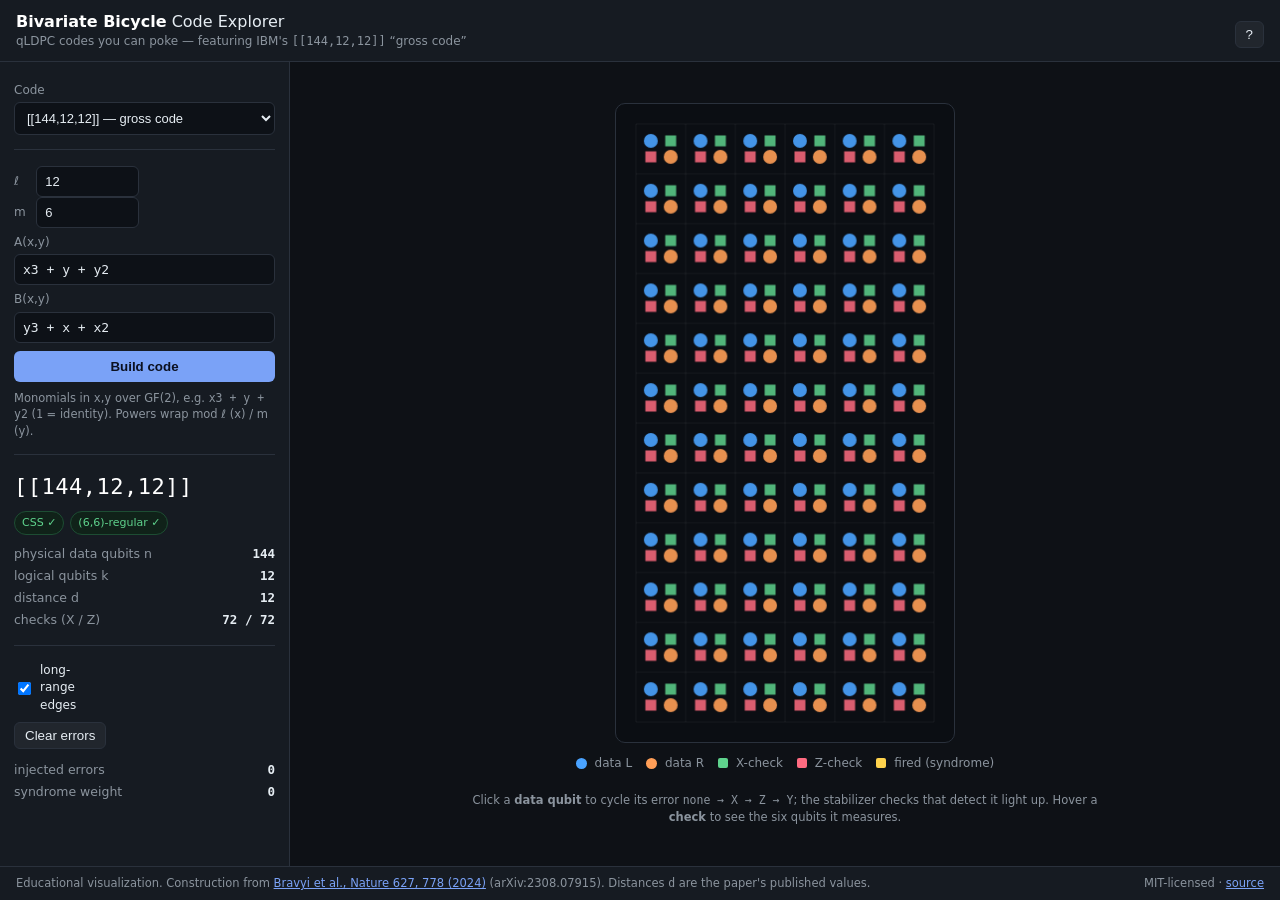
==== index.html @ c68bb0ae "Initial release: Bivariate Bicycle Code Explorer Zero-backend interactive explorer for bivariate bic" ====
<!doctype html>
<html lang="en">
<head>
  <meta charset="utf-8" />
  <meta name="viewport" content="width=device-width, initial-scale=1" />
  <title>Bivariate Bicycle Code Explorer</title>
  <meta name="description" content="Interactive explorer for bivariate bicycle (qLDPC) quantum codes — including IBM's [[144,12,12]] gross code. Build a code from two polynomials, see its qubit layout, inject errors, watch the syndrome." />
  <link rel="stylesheet" href="css/style.css" />
</head>
<body>
  <header>
    <div class="titles">
      <span class="title"><b>Bivariate Bicycle</b> Code Explorer</span>
      <span class="subtitle">qLDPC codes you can poke — featuring IBM's <span class="mono">[[144,12,12]]</span> “gross code”</span>
    </div>
    <span class="spacer"></span>
    <button class="btn sm" id="btn-help" title="What is this?">?</button>
  </header>

  <div id="app">
    <aside id="panel">
      <section class="ctl">
        <label for="preset">Code</label>
        <select id="preset"></select>
      </section>

      <section class="ctl poly">
        <div class="row2"><label for="in-l">ℓ</label><input id="in-l" type="number" min="1" max="24" /></div>
        <div class="row2"><label for="in-m">m</label><input id="in-m" type="number" min="1" max="24" /></div>
        <label for="in-a">A(x,y)</label>
        <input id="in-a" type="text" spellcheck="false" placeholder="x3 + y + y2" />
        <label for="in-b">B(x,y)</label>
        <input id="in-b" type="text" spellcheck="false" placeholder="y3 + x + x2" />
        <button class="btn" id="btn-build">Build code</button>
        <p class="hint">Monomials in <span class="mono">x</span>,<span class="mono">y</span> over GF(2), e.g. <span class="mono">x3 + y + y2</span> (<span class="mono">1</span> = identity). Powers wrap mod ℓ (x) / m (y).</p>
      </section>

      <section class="readout">
        <div class="bignum" id="nkd">[[—,—,—]]</div>
        <div class="badges">
          <span class="badge" id="badge-css">CSS …</span>
          <span class="badge" id="badge-reg">(6,6)-regular …</span>
        </div>
        <div class="kv"><span>physical data qubits n</span><b id="rd-n">—</b></div>
        <div class="kv"><span>logical qubits k</span><b id="rd-k">—</b></div>
        <div class="kv"><span>distance d</span><b id="rd-d">—</b></div>
        <div class="kv"><span>checks (X / Z)</span><b id="rd-checks">—</b></div>
      </section>

      <section class="ctl">
        <div class="row2"><label class="cbx"><input type="checkbox" id="tg-long" checked /> long-range edges</label></div>
        <button class="btn sm" id="btn-clear">Clear errors</button>
        <div class="synbox">
          <div class="kv"><span>injected errors</span><b id="rd-err">0</b></div>
          <div class="kv"><span>syndrome weight</span><b id="rd-syn">0</b></div>
          <div id="syn-note" class="hint"></div>
        </div>
      </section>
    </aside>

    <main id="stage">
      <canvas id="cv"></canvas>
      <div id="legend">
        <span><i class="dot l"></i> data L</span>
        <span><i class="dot r"></i> data R</span>
        <span><i class="chk x"></i> X-check</span>
        <span><i class="chk z"></i> Z-check</span>
        <span class="fired"><i class="chk fired"></i> fired (syndrome)</span>
      </div>
      <div id="howto" class="hint">Click a <b>data qubit</b> to cycle its error <span class="mono">none → X → Z → Y</span>; the stabilizer checks that detect it light up. Hover a <b>check</b> to see the six qubits it measures.</div>
    </main>
  </div>

  <footer>
    <span>Educational visualization. Construction from
      <a href="https://arxiv.org/abs/2308.07915" target="_blank" rel="noopener">Bravyi et al., <i>Nature</i> 627, 778 (2024)</a>
      (arXiv:2308.07915). Distances <span class="mono">d</span> are the paper's published values.</span>
    <span class="spacer"></span>
    <span>MIT-licensed · <a id="repo-link" href="#" target="_blank" rel="noopener">source</a></span>
  </footer>

  <div id="help-modal" class="modal hidden">
    <div class="modal-card">
      <button class="x" id="help-close">×</button>
      <h2>Bivariate bicycle codes, by hand</h2>
      <p><b>Quantum LDPC codes</b> are the leading route to low-overhead fault-tolerant
        quantum computers. <b>Bivariate bicycle (BB)</b> codes — like IBM's
        <span class="mono">[[144,12,12]]</span> “gross code,” the centerpiece of its 2029
        roadmap — pack many logical qubits into few physical ones, but they're hard to
        picture because their checks reach across the chip.</p>
      <p>A BB code is built from two polynomials <span class="mono">A</span>,
        <span class="mono">B</span> in <span class="mono">x</span> and <span class="mono">y</span>
        (cyclic shifts on an ℓ×m torus). The parity checks are
        <span class="mono">H<sub>X</sub>=[A|B]</span> and
        <span class="mono">H<sub>Z</sub>=[Bᵀ|Aᵀ]</span>; there are
        <span class="mono">n=2ℓm</span> data qubits and
        <span class="mono">k=n−rank H<sub>X</sub>−rank H<sub>Z</sub></span> logical qubits.</p>
      <ul>
        <li>Each qubit is touched by exactly <b>6 checks</b> (3 X, 3 Z); each check measures <b>6 qubits</b>.</li>
        <li>An <b>X error</b> is caught by neighboring <b>Z-checks</b>; a <b>Z error</b> by <b>X-checks</b> (that's the syndrome).</li>
        <li>Four short-range + two <b>long-range</b> edges per check — the long ones are why these codes are powerful and hard to draw.</li>
      </ul>
      <p class="hint">Everything is computed live in your browser over GF(2). Nothing is sent anywhere.</p>
    </div>
  </div>

  <script type="module" src="js/app.js"></script>
</body>
</html>
---- css/style.css ----
:root {
  --bg: #0e1116; --panel: #161b22; --ink: #e6edf3; --dim: #8b949e; --line: #2a313c;
  --accent: #7aa2f7; --l: #4aa3ff; --r: #ff9e57; --x: #5fd38d; --z: #ff6b81;
  --fired: #ffd34d; --bad: #ff6b81; --good: #5fd38d;
  font-synthesis: none;
}
* { box-sizing: border-box; }
html, body { margin: 0; height: 100%; }
body {
  background: var(--bg); color: var(--ink); display: flex; flex-direction: column; height: 100vh;
  font: 14px/1.45 system-ui, -apple-system, "Segoe UI", Roboto, sans-serif;
}
.mono { font-family: ui-monospace, "Cascadia Code", Menlo, Consolas, monospace; }
a { color: var(--accent); }
.spacer { flex: 1; }

header {
  display: flex; align-items: center; gap: 12px; padding: 10px 16px;
  border-bottom: 1px solid var(--line); background: var(--panel);
}
.titles { display: flex; flex-direction: column; }
.title { font-size: 16px; } .title b { color: #fff; }
.subtitle { color: var(--dim); font-size: 12px; }

#app { flex: 1; display: flex; min-height: 0; }

#panel {
  width: 290px; flex: 0 0 290px; padding: 14px; overflow-y: auto;
  border-right: 1px solid var(--line); background: var(--panel);
}
section { margin-bottom: 16px; padding-bottom: 14px; border-bottom: 1px solid var(--line); }
section:last-child { border-bottom: 0; }
label { display: block; color: var(--dim); font-size: 12px; margin: 6px 0 3px; }
select, input[type=text], input[type=number] {
  width: 100%; background: #0d1117; color: var(--ink); border: 1px solid var(--line);
  border-radius: 6px; padding: 7px 8px; font-size: 13px;
}
input.mono, #in-a, #in-b { font-family: ui-monospace, Menlo, Consolas, monospace; }
.row2 { display: flex; align-items: center; gap: 8px; }
.row2 label { margin: 0; width: 18px; }
.poly .row2 { display: inline-flex; width: 48%; }
.poly .row2:first-of-type { margin-right: 4%; }
.cbx { display: flex; align-items: center; gap: 6px; color: var(--ink); width: auto; }
.cbx input { width: auto; }

.btn {
  width: 100%; margin-top: 8px; background: var(--accent); color: #0b1020; border: 0;
  border-radius: 6px; padding: 8px 10px; font-weight: 600; cursor: pointer;
}
.btn:hover { filter: brightness(1.08); }
.btn.sm { width: auto; padding: 5px 10px; background: #21262d; color: var(--ink); border: 1px solid var(--line); font-weight: 500; }
.hint { color: var(--dim); font-size: 11.5px; margin: 8px 0 0; }

.readout .bignum { font-family: ui-monospace, Menlo, monospace; font-size: 22px; color: #fff; letter-spacing: .5px; }
.badges { display: flex; gap: 6px; margin: 8px 0; flex-wrap: wrap; }
.badge { font-size: 11px; padding: 3px 7px; border-radius: 999px; background: #21262d; border: 1px solid var(--line); color: var(--dim); }
.badge.ok { color: var(--good); border-color: #1d4d33; background: #102219; }
.badge.no { color: var(--bad); border-color: #5c2230; background: #25121a; }
.kv { display: flex; justify-content: space-between; font-size: 12.5px; padding: 2px 0; color: var(--dim); }
.kv b { color: var(--ink); font-family: ui-monospace, monospace; }
.synbox { margin-top: 10px; }

#stage { flex: 1; min-width: 0; position: relative; display: flex; flex-direction: column; align-items: center; justify-content: center; padding: 16px; gap: 12px; overflow: auto; }
#cv { background: #0b0e13; border: 1px solid var(--line); border-radius: 10px; touch-action: none; }
#legend { display: flex; gap: 14px; flex-wrap: wrap; font-size: 12px; color: var(--dim); }
#legend i { display: inline-block; vertical-align: middle; margin-right: 4px; }
.dot { width: 11px; height: 11px; border-radius: 50%; }
.dot.l { background: var(--l); } .dot.r { background: var(--r); }
.chk { width: 10px; height: 10px; border-radius: 2px; }
.chk.x { background: var(--x); } .chk.z { background: var(--z); } .chk.fired { background: var(--fired); }
#howto { max-width: 640px; text-align: center; }

footer { display: flex; gap: 12px; padding: 8px 16px; border-top: 1px solid var(--line); background: var(--panel); color: var(--dim); font-size: 11.5px; }

.modal { position: fixed; inset: 0; background: rgba(0,0,0,.6); display: flex; align-items: center; justify-content: center; z-index: 20; }
.modal.hidden { display: none; }
.modal-card { position: relative; max-width: 560px; max-height: 84vh; overflow-y: auto; background: var(--panel); border: 1px solid var(--line); border-radius: 12px; padding: 22px 26px; }
.modal-card h2 { margin: 0 0 12px; }
.modal-card .x { position: absolute; top: 10px; right: 14px; background: none; border: 0; color: var(--dim); font-size: 22px; cursor: pointer; }
.modal-card ul { padding-left: 18px; } .modal-card li { margin: 5px 0; }
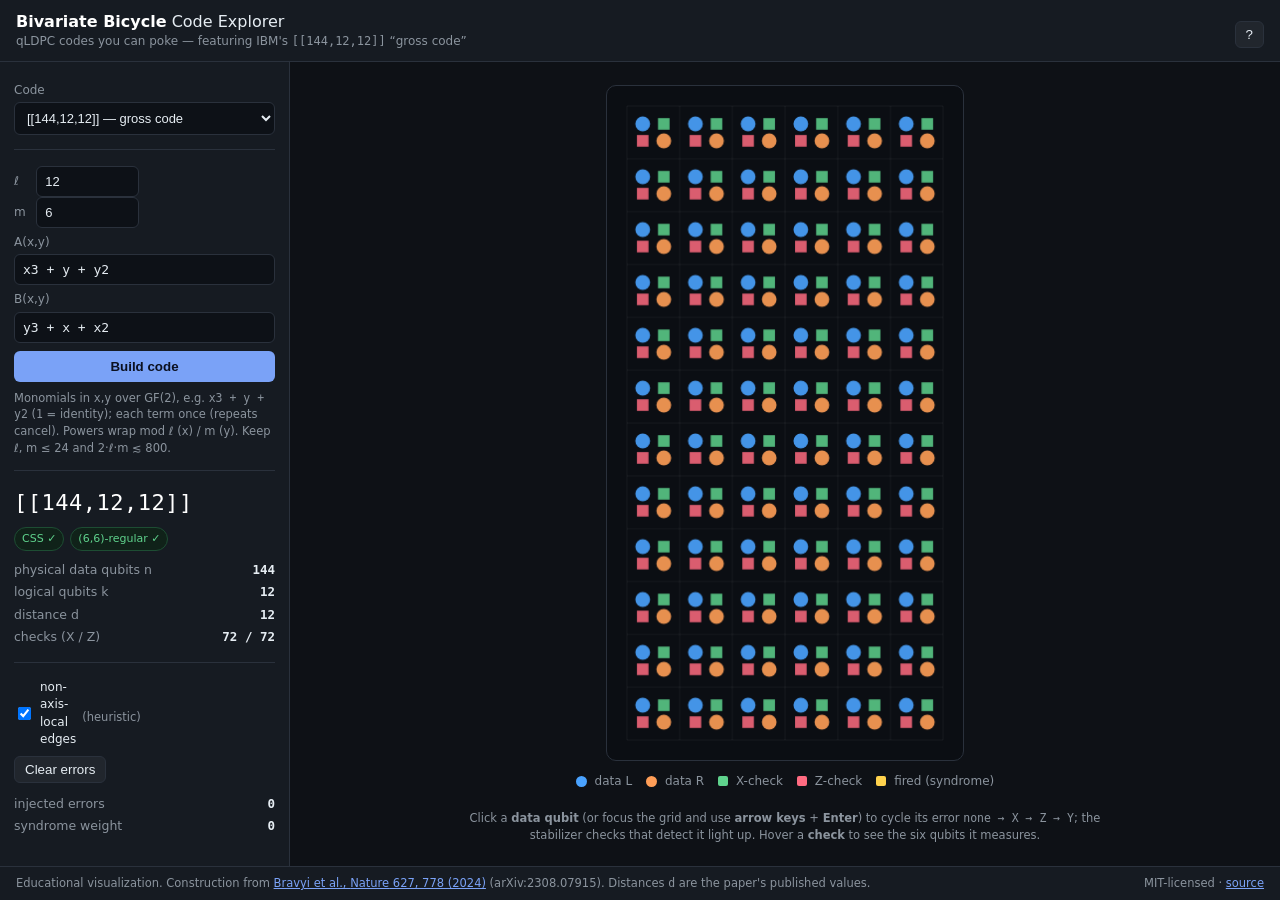
==== commit 4909eb5f: "Audit fixes: accessibility, XSS hardening, honesty wording, perf - A11y: keyboard control of the can" ====
--- a/index.html
+++ b/index.html
@@ -5,6 +5,7 @@
   <meta name="viewport" content="width=device-width, initial-scale=1" />
   <title>Bivariate Bicycle Code Explorer</title>
   <meta name="description" content="Interactive explorer for bivariate bicycle (qLDPC) quantum codes — including IBM's [[144,12,12]] gross code. Build a code from two polynomials, see its qubit layout, inject errors, watch the syndrome." />
+  <link rel="icon" href="data:image/svg+xml,<svg xmlns='http://www.w3.org/2000/svg' viewBox='0 0 100 100'><text y='.9em' font-size='90'>⚛️</text></svg>" />
   <link rel="stylesheet" href="css/style.css" />
 </head>
 <body>
@@ -14,7 +15,7 @@
       <span class="subtitle">qLDPC codes you can poke — featuring IBM's <span class="mono">[[144,12,12]]</span> “gross code”</span>
     </div>
     <span class="spacer"></span>
-    <button class="btn sm" id="btn-help" title="What is this?">?</button>
+    <button class="btn sm" id="btn-help" aria-label="What is this? Open help">?</button>
   </header>
 
   <div id="app">
@@ -32,7 +33,7 @@
         <label for="in-b">B(x,y)</label>
         <input id="in-b" type="text" spellcheck="false" placeholder="y3 + x + x2" />
         <button class="btn" id="btn-build">Build code</button>
-        <p class="hint">Monomials in <span class="mono">x</span>,<span class="mono">y</span> over GF(2), e.g. <span class="mono">x3 + y + y2</span> (<span class="mono">1</span> = identity). Powers wrap mod ℓ (x) / m (y).</p>
+        <p class="hint">Monomials in <span class="mono">x</span>,<span class="mono">y</span> over GF(2), e.g. <span class="mono">x3 + y + y2</span> (<span class="mono">1</span> = identity); each term once (repeats cancel). Powers wrap mod ℓ (x) / m (y). Keep ℓ, m ≤ 24 and 2·ℓ·m ≲ 800.</p>
       </section>
 
       <section class="readout">
@@ -48,7 +49,7 @@
       </section>
 
       <section class="ctl">
-        <div class="row2"><label class="cbx"><input type="checkbox" id="tg-long" checked /> long-range edges</label></div>
+        <div class="row2"><label class="cbx"><input type="checkbox" id="tg-long" checked /> non-axis-local edges <span class="hint">(heuristic)</span></label></div>
         <button class="btn sm" id="btn-clear">Clear errors</button>
         <div class="synbox">
           <div class="kv"><span>injected errors</span><b id="rd-err">0</b></div>
@@ -59,7 +60,10 @@
     </aside>
 
     <main id="stage">
-      <canvas id="cv"></canvas>
+      <canvas id="cv" tabindex="0" role="application"
+        aria-label="Quantum code qubit grid. Focus and use arrow keys to move between data qubits, Enter or Space to cycle its error (none, X, Z, Y), Delete to clear all errors."
+        aria-describedby="howto"></canvas>
+      <div id="live" class="sr-only" aria-live="polite"></div>
       <div id="legend">
         <span><i class="dot l"></i> data L</span>
         <span><i class="dot r"></i> data R</span>
@@ -67,7 +71,7 @@
         <span><i class="chk z"></i> Z-check</span>
         <span class="fired"><i class="chk fired"></i> fired (syndrome)</span>
       </div>
-      <div id="howto" class="hint">Click a <b>data qubit</b> to cycle its error <span class="mono">none → X → Z → Y</span>; the stabilizer checks that detect it light up. Hover a <b>check</b> to see the six qubits it measures.</div>
+      <div id="howto" class="hint">Click a <b>data qubit</b> (or focus the grid and use <b>arrow keys</b> + <b>Enter</b>) to cycle its error <span class="mono">none → X → Z → Y</span>; the stabilizer checks that detect it light up. Hover a <b>check</b> to see the six qubits it measures.</div>
     </main>
   </div>
 
@@ -76,13 +80,13 @@
       <a href="https://arxiv.org/abs/2308.07915" target="_blank" rel="noopener">Bravyi et al., <i>Nature</i> 627, 778 (2024)</a>
       (arXiv:2308.07915). Distances <span class="mono">d</span> are the paper's published values.</span>
     <span class="spacer"></span>
-    <span>MIT-licensed · <a id="repo-link" href="#" target="_blank" rel="noopener">source</a></span>
+    <span>MIT-licensed · <a id="repo-link" href="https://github.com/asystemoffields/bb-code-explorer" target="_blank" rel="noopener">source</a></span>
   </footer>
 
-  <div id="help-modal" class="modal hidden">
+  <div id="help-modal" class="modal hidden" role="dialog" aria-modal="true" aria-labelledby="help-title">
     <div class="modal-card">
-      <button class="x" id="help-close">×</button>
-      <h2>Bivariate bicycle codes, by hand</h2>
+      <button class="x" id="help-close" aria-label="Close help">×</button>
+      <h2 id="help-title">Bivariate bicycle codes, by hand</h2>
       <p><b>Quantum LDPC codes</b> are the leading route to low-overhead fault-tolerant
         quantum computers. <b>Bivariate bicycle (BB)</b> codes — like IBM's
         <span class="mono">[[144,12,12]]</span> “gross code,” the centerpiece of its 2029
@@ -94,13 +98,18 @@
         <span class="mono">H<sub>X</sub>=[A|B]</span> and
         <span class="mono">H<sub>Z</sub>=[Bᵀ|Aᵀ]</span>; there are
         <span class="mono">n=2ℓm</span> data qubits and
-        <span class="mono">k=n−rank H<sub>X</sub>−rank H<sub>Z</sub></span> logical qubits.</p>
+        <span class="mono">k=n−rank H<sub>X</sub>−rank H<sub>Z</sub></span> logical qubits.
+        (The gross code uses 144 data qubits + 144 check ancillas = 288 physical qubits — not
+        to be confused with the separate <span class="mono">[[288,12,18]]</span> code.)</p>
       <ul>
         <li>Each qubit is touched by exactly <b>6 checks</b> (3 X, 3 Z); each check measures <b>6 qubits</b>.</li>
         <li>An <b>X error</b> is caught by neighboring <b>Z-checks</b>; a <b>Z error</b> by <b>X-checks</b> (that's the syndrome).</li>
-        <li>Four short-range + two <b>long-range</b> edges per check — the long ones are why these codes are powerful and hard to draw.</li>
+        <li>In the paper's optimized bi-planar layout each check has four short-range + two long-range
+          edges. This explorer instead lays qubits on the raw ℓ×m torus, so the edge toggle uses a
+          simpler “a single step along one axis = local” rule — it won't reproduce the paper's exact
+          4+2 split (it's a visualization aid, not the paper's embedding).</li>
       </ul>
-      <p class="hint">Everything is computed live in your browser over GF(2). Nothing is sent anywhere.</p>
+      <p class="hint" id="help-params">Everything is computed live in your browser over GF(2). Nothing is sent anywhere.</p>
     </div>
   </div>
 
--- a/css/style.css
+++ b/css/style.css
@@ -78,3 +78,20 @@
 .modal-card h2 { margin: 0 0 12px; }
 .modal-card .x { position: absolute; top: 10px; right: 14px; background: none; border: 0; color: var(--dim); font-size: 22px; cursor: pointer; }
 .modal-card ul { padding-left: 18px; } .modal-card li { margin: 5px 0; }
+
+/* error text in the notes area */
+.hint.err { color: var(--bad); }
+
+/* visible keyboard focus */
+:focus-visible { outline: 2px solid var(--accent); outline-offset: 2px; border-radius: 4px; }
+#cv:focus-visible { outline: 2px solid var(--accent); outline-offset: 2px; }
+
+/* screen-reader-only live region */
+.sr-only { position: absolute; width: 1px; height: 1px; padding: 0; margin: -1px; overflow: hidden; clip: rect(0 0 0 0); white-space: nowrap; border: 0; }
+
+/* responsive: stack the panel above the canvas on narrow screens */
+@media (max-width: 760px) {
+  #app { flex-direction: column; }
+  #panel { width: auto; flex: 0 0 auto; max-height: 46vh; border-right: 0; border-bottom: 1px solid var(--line); }
+  #stage { padding: 10px; }
+}
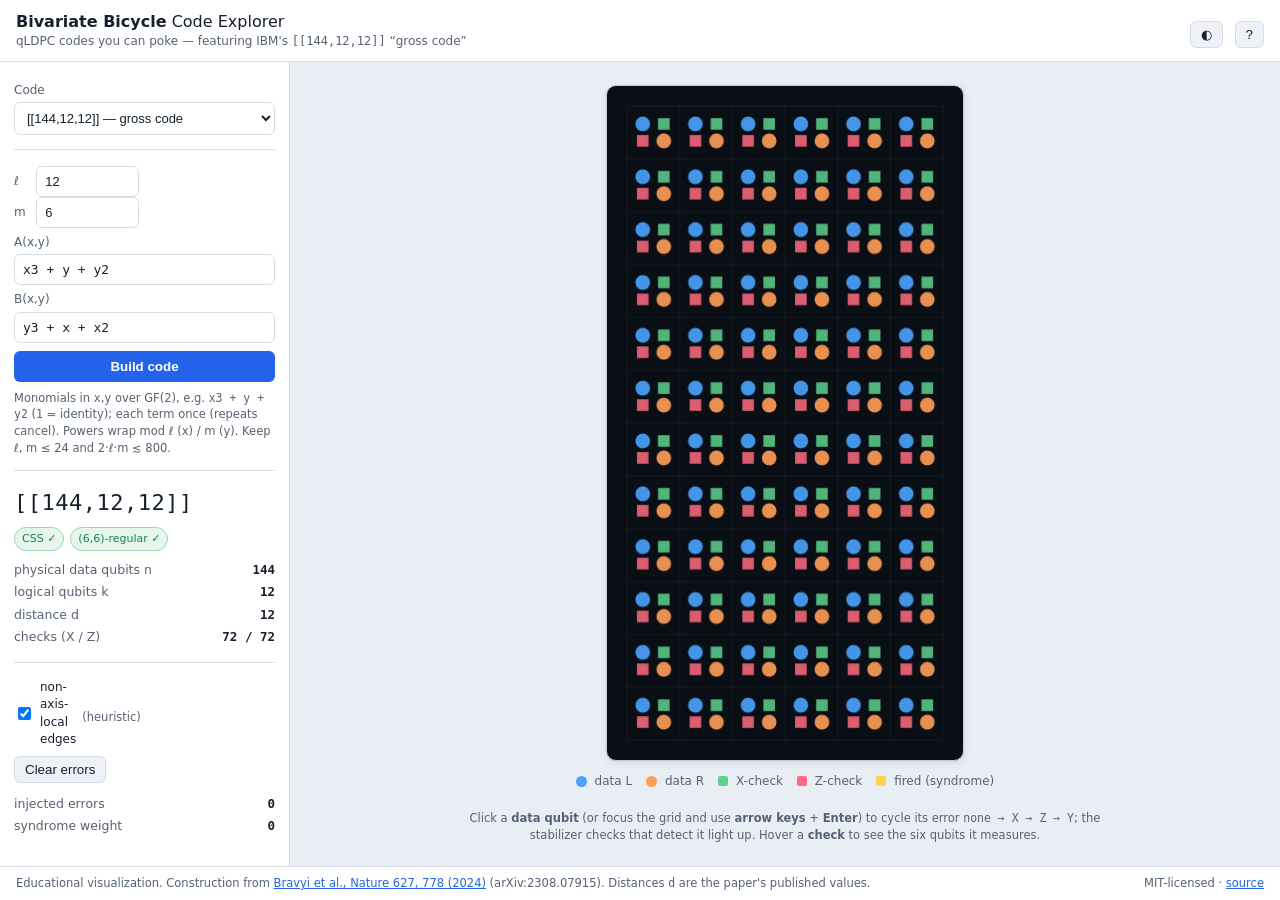
==== commit 5ce6e63a: "Theme: layered dark palette (more contrast) + light mode with auto/light/dark toggle Deeper page bg," ====
--- a/index.html
+++ b/index.html
@@ -6,6 +6,7 @@
   <title>Bivariate Bicycle Code Explorer</title>
   <meta name="description" content="Interactive explorer for bivariate bicycle (qLDPC) quantum codes — including IBM's [[144,12,12]] gross code. Build a code from two polynomials, see its qubit layout, inject errors, watch the syndrome." />
   <link rel="icon" href="data:image/svg+xml,<svg xmlns='http://www.w3.org/2000/svg' viewBox='0 0 100 100'><text y='.9em' font-size='90'>⚛️</text></svg>" />
+  <script>try{var t=localStorage.getItem('sciproj-theme');if(t==='light'||t==='dark')document.documentElement.dataset.theme=t;}catch(e){}</script>
   <link rel="stylesheet" href="css/style.css" />
 </head>
 <body>
@@ -15,6 +16,7 @@
       <span class="subtitle">qLDPC codes you can poke — featuring IBM's <span class="mono">[[144,12,12]]</span> “gross code”</span>
     </div>
     <span class="spacer"></span>
+    <button class="btn sm" id="btn-theme" title="Theme" aria-label="Theme: auto. Click to change.">◐</button>
     <button class="btn sm" id="btn-help" aria-label="What is this? Open help">?</button>
   </header>
 
--- a/css/style.css
+++ b/css/style.css
@@ -1,9 +1,35 @@
+/* ---- Theme tokens. Dark default; light via [data-theme="light"]; auto via prefers-color-scheme
+   (manual choice wins). The qubit canvas stays a dark "stage" in both themes. ---- */
 :root {
-  --bg: #0e1116; --panel: #161b22; --ink: #e6edf3; --dim: #8b949e; --line: #2a313c;
-  --accent: #7aa2f7; --l: #4aa3ff; --r: #ff9e57; --x: #5fd38d; --z: #ff6b81;
-  --fired: #ffd34d; --bad: #ff6b81; --good: #5fd38d;
+  --bg: #090c12; --panel: #141b27; --card: #1c2536; --field: #0d1422; --hover: #233048; --btn2: #232c3c;
+  --ink: #e7ecf4; --dim: #9aa6b8; --line: #2b3650; --line2: #3a4862;
+  --shadow: 0 1px 2px rgba(0,0,0,.45), 0 6px 18px rgba(0,0,0,.30);
+  --on-accent: #0a0e16; --accent: #7aa2f7;
+  --canvas: #0a0e15; /* dark visualization stage (both themes) */
+  --l: #4aa3ff; --r: #ff9e57; --x: #5fd38d; --z: #ff6b81; --fired: #ffd34d;
+  --good: #5fd38d; --bad: #ff6b81;
+  --ok-bg: #102219; --ok-line: #1d4d33; --no-bg: #25121a; --no-line: #5c2230;
   font-synthesis: none;
 }
+:root[data-theme="light"] {
+  --bg: #e9edf4; --panel: #ffffff; --card: #ffffff; --field: #ffffff; --hover: #eef2f8; --btn2: #eef1f6;
+  --ink: #16202e; --dim: #566273; --line: #d6dde8; --line2: #c2ccda;
+  --shadow: 0 1px 2px rgba(20,30,55,.06), 0 2px 10px rgba(20,30,55,.08);
+  --on-accent: #ffffff; --accent: #2563eb;
+  --good: #1a7f4b; --bad: #c0303f;
+  --ok-bg: #e7f6ed; --ok-line: #9ad9b4; --no-bg: #fdeaec; --no-line: #f0b8be;
+}
+@media (prefers-color-scheme: light) {
+  :root:not([data-theme="dark"]) {
+    --bg: #e9edf4; --panel: #ffffff; --card: #ffffff; --field: #ffffff; --hover: #eef2f8; --btn2: #eef1f6;
+    --ink: #16202e; --dim: #566273; --line: #d6dde8; --line2: #c2ccda;
+    --shadow: 0 1px 2px rgba(20,30,55,.06), 0 2px 10px rgba(20,30,55,.08);
+    --on-accent: #ffffff; --accent: #2563eb;
+    --good: #1a7f4b; --bad: #c0303f;
+    --ok-bg: #e7f6ed; --ok-line: #9ad9b4; --no-bg: #fdeaec; --no-line: #f0b8be;
+  }
+}
+
 * { box-sizing: border-box; }
 html, body { margin: 0; height: 100%; }
 body {
@@ -19,7 +45,7 @@
   border-bottom: 1px solid var(--line); background: var(--panel);
 }
 .titles { display: flex; flex-direction: column; }
-.title { font-size: 16px; } .title b { color: #fff; }
+.title { font-size: 16px; } .title b { color: var(--ink); }
 .subtitle { color: var(--dim); font-size: 12px; }
 
 #app { flex: 1; display: flex; min-height: 0; }
@@ -32,7 +58,7 @@
 section:last-child { border-bottom: 0; }
 label { display: block; color: var(--dim); font-size: 12px; margin: 6px 0 3px; }
 select, input[type=text], input[type=number] {
-  width: 100%; background: #0d1117; color: var(--ink); border: 1px solid var(--line);
+  width: 100%; background: var(--field); color: var(--ink); border: 1px solid var(--line);
   border-radius: 6px; padding: 7px 8px; font-size: 13px;
 }
 input.mono, #in-a, #in-b { font-family: ui-monospace, Menlo, Consolas, monospace; }
@@ -44,24 +70,24 @@
 .cbx input { width: auto; }
 
 .btn {
-  width: 100%; margin-top: 8px; background: var(--accent); color: #0b1020; border: 0;
+  width: 100%; margin-top: 8px; background: var(--accent); color: var(--on-accent); border: 0;
   border-radius: 6px; padding: 8px 10px; font-weight: 600; cursor: pointer;
 }
 .btn:hover { filter: brightness(1.08); }
-.btn.sm { width: auto; padding: 5px 10px; background: #21262d; color: var(--ink); border: 1px solid var(--line); font-weight: 500; }
+.btn.sm { width: auto; padding: 5px 10px; background: var(--btn2); color: var(--ink); border: 1px solid var(--line); font-weight: 500; }
 .hint { color: var(--dim); font-size: 11.5px; margin: 8px 0 0; }
 
-.readout .bignum { font-family: ui-monospace, Menlo, monospace; font-size: 22px; color: #fff; letter-spacing: .5px; }
+.readout .bignum { font-family: ui-monospace, Menlo, monospace; font-size: 22px; color: var(--ink); letter-spacing: .5px; }
 .badges { display: flex; gap: 6px; margin: 8px 0; flex-wrap: wrap; }
-.badge { font-size: 11px; padding: 3px 7px; border-radius: 999px; background: #21262d; border: 1px solid var(--line); color: var(--dim); }
-.badge.ok { color: var(--good); border-color: #1d4d33; background: #102219; }
-.badge.no { color: var(--bad); border-color: #5c2230; background: #25121a; }
+.badge { font-size: 11px; padding: 3px 7px; border-radius: 999px; background: var(--btn2); border: 1px solid var(--line); color: var(--dim); }
+.badge.ok { color: var(--good); border-color: var(--ok-line); background: var(--ok-bg); }
+.badge.no { color: var(--bad); border-color: var(--no-line); background: var(--no-bg); }
 .kv { display: flex; justify-content: space-between; font-size: 12.5px; padding: 2px 0; color: var(--dim); }
 .kv b { color: var(--ink); font-family: ui-monospace, monospace; }
 .synbox { margin-top: 10px; }
 
 #stage { flex: 1; min-width: 0; position: relative; display: flex; flex-direction: column; align-items: center; justify-content: center; padding: 16px; gap: 12px; overflow: auto; }
-#cv { background: #0b0e13; border: 1px solid var(--line); border-radius: 10px; touch-action: none; }
+#cv { background: var(--canvas); border: 1px solid var(--line2); border-radius: 10px; touch-action: none; box-shadow: var(--shadow); }
 #legend { display: flex; gap: 14px; flex-wrap: wrap; font-size: 12px; color: var(--dim); }
 #legend i { display: inline-block; vertical-align: middle; margin-right: 4px; }
 .dot { width: 11px; height: 11px; border-radius: 50%; }
@@ -74,22 +100,16 @@
 
 .modal { position: fixed; inset: 0; background: rgba(0,0,0,.6); display: flex; align-items: center; justify-content: center; z-index: 20; }
 .modal.hidden { display: none; }
-.modal-card { position: relative; max-width: 560px; max-height: 84vh; overflow-y: auto; background: var(--panel); border: 1px solid var(--line); border-radius: 12px; padding: 22px 26px; }
+.modal-card { position: relative; max-width: 560px; max-height: 84vh; overflow-y: auto; background: var(--card); border: 1px solid var(--line2); border-radius: 12px; padding: 22px 26px; box-shadow: var(--shadow); }
 .modal-card h2 { margin: 0 0 12px; }
 .modal-card .x { position: absolute; top: 10px; right: 14px; background: none; border: 0; color: var(--dim); font-size: 22px; cursor: pointer; }
 .modal-card ul { padding-left: 18px; } .modal-card li { margin: 5px 0; }
 
-/* error text in the notes area */
 .hint.err { color: var(--bad); }
-
-/* visible keyboard focus */
 :focus-visible { outline: 2px solid var(--accent); outline-offset: 2px; border-radius: 4px; }
 #cv:focus-visible { outline: 2px solid var(--accent); outline-offset: 2px; }
-
-/* screen-reader-only live region */
 .sr-only { position: absolute; width: 1px; height: 1px; padding: 0; margin: -1px; overflow: hidden; clip: rect(0 0 0 0); white-space: nowrap; border: 0; }
 
-/* responsive: stack the panel above the canvas on narrow screens */
 @media (max-width: 760px) {
   #app { flex-direction: column; }
   #panel { width: auto; flex: 0 0 auto; max-height: 46vh; border-right: 0; border-bottom: 1px solid var(--line); }
